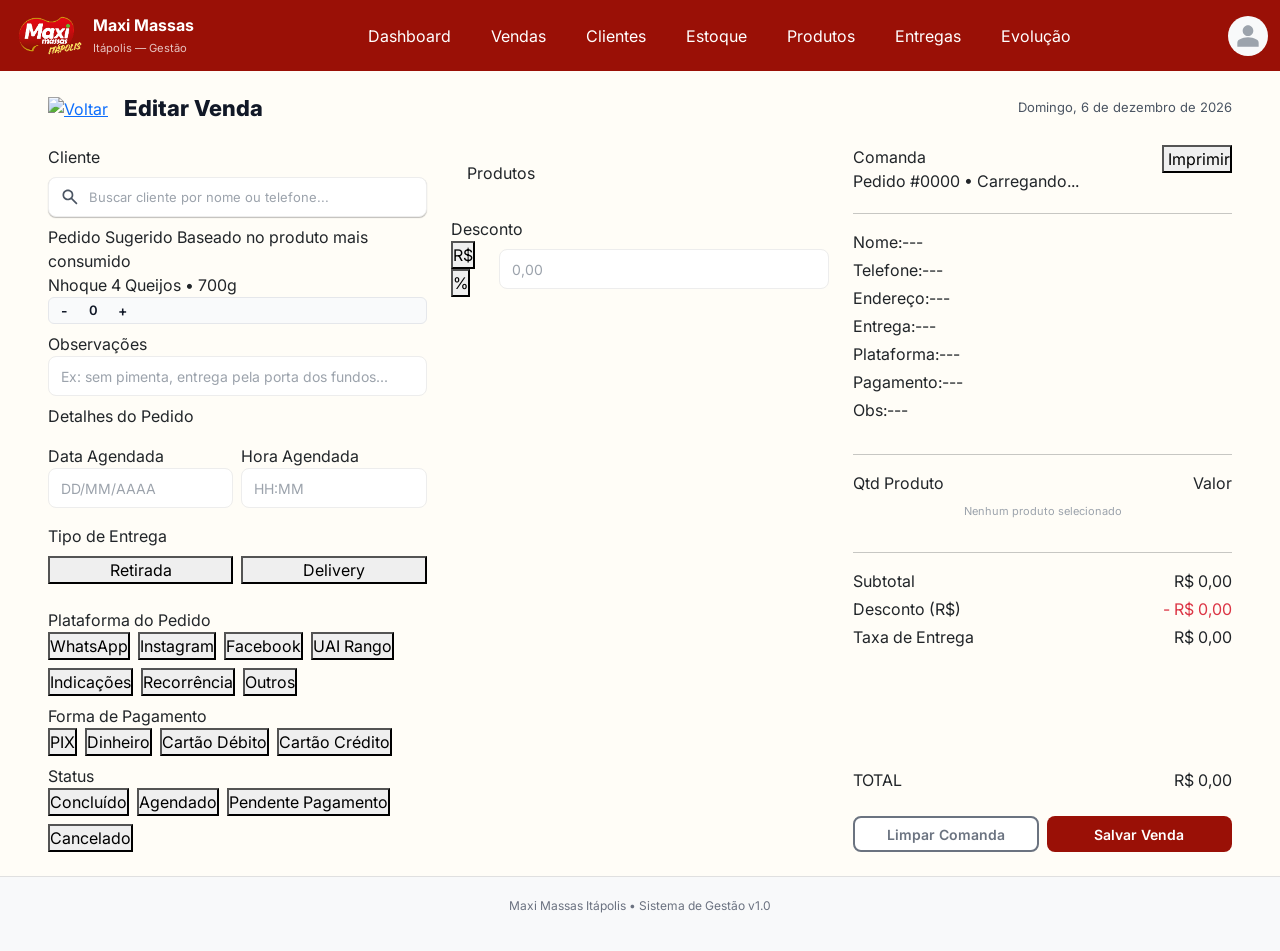
==== frontend/pages/alterar-venda.html @ 22546f2a "Adicionado o código da página editar venda." ====
<!DOCTYPE html>
<html lang="pt-br">
<head>
    <meta charset="UTF-8">
    <meta name="viewport" content="width=device-width, initial-scale=1.0">
    <title>Editar Venda</title>

    <link href="https://cdn.jsdelivr.net/npm/bootstrap@5.3.0/dist/css/bootstrap.min.css" rel="stylesheet">
    <link rel="stylesheet" href="../css/reset.css">
    <link rel="stylesheet" href="../css/componentes.css">
    <link rel="stylesheet" href="../css/breakpoints.css">

    <link rel="preconnect" href="https://fonts.googleapis.com">
    <link rel="preconnect" href="https://fonts.gstatic.com" crossorigin>
    <link href="https://fonts.googleapis.com/css2?family=Inter:wght@400;500;600;700;800&display=swap" rel="stylesheet">
</head>

<body>

    <div id="header-placeholder"></div>

    <main class="conteudo-pagina flex-grow-1">
        
        <!-- HEADER -->
        <header class="d-flex justify-content-between align-items-center mb-4">
            <div class="d-flex align-items-center gap-3">
                <a href="vendas.html" class="icone-voltar">
                    <img src="../assets/icons/icone-retornar.svg" alt="Voltar">
                </a>
                <h2 class="titulo-pagina mb-0">Editar Venda</h2>
            </div>
            <span id="data-atual" class="data-pagina d-none d-md-block"></span>
        </header>

        <!-- LAYOUT 3 COLUNAS -->
        <div class="row g-4 mb-4">
            
            <!-- COLUNA 1: DADOS DO CLIENTE E PEDIDO -->
            <div class="col-12 col-lg-4 d-flex flex-column gap-2">
                
                <!-- Card 1: Cliente -->
                <div class="card-venda-p pdv-card">
                    <span class="pdv-titulo">Cliente</span>
                    <div class="position-relative mt-2">
                        <div class="search-wrapper w-100">
                            <img src="../assets/icons/icone-pesquisar.svg" class="search-icon" alt="Lupa">
                            <input type="text" class="search-input w-100" id="buscaClientePDV" placeholder="Buscar cliente por nome ou telefone..." autocomplete="off">
                        </div>
                        <ul class="autocomplete-lista d-none" id="dropdownClientePDV"></ul>
                    </div>
                    
                    <!-- Box de Cliente Selecionado (Escondido por padrão) -->
                    <div id="boxClienteSelecionado" class="cliente-selecionado d-none mt-2">
                        <div class="d-flex flex-column">
                            <span id="nomeClientePDV" class="cliente-nome-pdv"></span>
                            <span id="telClientePDV" class="cliente-tel-pdv"></span>
                        </div>
                        <button type="button" class="btn-remover-cliente" onclick="removerClientePDV()">✕ Remover</button>
                    </div>
                </div>

                <!-- Card 2: Pedido Sugerido -->
                <div class="card-venda-p pdv-card">
                    <span class="pdv-titulo mb-1">Pedido Sugerido</span>
                    <span class="pdv-subtitulo mb-3">Baseado no produto mais consumido</span>
                    
                    <div class="sugestao-box">
                        <div class="sugestao-info">
                            <span class="sugestao-nome">Nhoque</span>
                            <span class="sugestao-detalhe">4 Queijos • 700g</span>
                        </div>
                        <div class="contador-wrapper">
                            <button class="btn-contador btn-menos-pdv">-</button>
                            <span class="qtd-contador">0</span>
                            <button class="btn-contador btn-mais-pdv">+</button>
                        </div>
                    </div>
                </div>

                <!-- Card 3: Observações -->
                <div class="card-venda-p pdv-card">
                    <span class="pdv-titulo mb-2">Observações</span>
                    <input type="text" class="form-control form-control-custom w-100" id="obsPDV" placeholder="Ex: sem pimenta, entrega pela porta dos fundos...">
                </div>

                <!-- Card 4: Detalhes do Pedido -->
                <div class="card-venda-p pdv-card">
                    <div class="d-flex justify-content-between align-items-center mb-3">
                        <span class="pdv-titulo mb-0">Detalhes do Pedido</span>
                        <span class="pdv-data-hora" id="relogioPDV"></span>
                    </div>

                    <div class="row g-2 mb-3">
                        <div class="col-6">
                            <label class="pdv-label">Data Agendada</label>
                            <input type="text" class="form-control form-control-custom w-100 mascara-data" id="dataAgendadaPDV" placeholder="DD/MM/AAAA">
                        </div>
                        <div class="col-6">
                            <label class="pdv-label">Hora Agendada</label>
                            <input type="text" class="form-control form-control-custom w-100 mascara-hora" id="horaAgendadaPDV" placeholder="HH:MM">
                        </div>
                    </div>

                    <label class="pdv-label mb-2">Tipo de Entrega</label>
                    <div class="d-flex gap-2 mb-3">
                        <button type="button" class="btn-toggle-pdv flex-grow-1 btn-tipo-entrega" data-value="Retirada">Retirada</button>
                        <button type="button" class="btn-toggle-pdv flex-grow-1 btn-tipo-entrega" data-value="Delivery">Delivery</button>
                    </div>

                    <!-- Endereço (Escondido até clicar em Delivery) -->
                    <div id="blocoEnderecoPDV" class="d-none mt-2">
                        <div class="linha-endereco">
                            <label class="pdv-label-end">Rua</label>
                            <input type="text" class="pdv-input-end flex-grow-1" id="endRuaPDV">
                        </div>
                        <div class="d-flex gap-2 mt-2">
                            <div class="linha-endereco w-50">
                                <label class="pdv-label-end">Nº</label>
                                <input type="text" class="pdv-input-end flex-grow-1" id="endNumPDV">
                            </div>
                            <div class="linha-endereco w-50">
                                <label class="pdv-label-end">Bairro</label>
                                <input type="text" class="pdv-input-end flex-grow-1" id="endBairroPDV">
                            </div>
                        </div>
                        <div class="d-flex gap-2 mt-2">
                            <div class="linha-endereco w-75">
                                <label class="pdv-label-end">Cidade</label>
                                <input type="text" class="pdv-input-end flex-grow-1" id="endCidPDV">
                            </div>
                            <div class="linha-endereco w-25">
                                <label class="pdv-label-end">UF</label>
                                <input type="text" class="pdv-input-end flex-grow-1 text-uppercase" id="endUFPDV" maxlength="2">
                            </div>
                        </div>
                        <div class="linha-endereco mt-2">
                            <label class="pdv-label-end">Comp.</label>
                            <input type="text" class="pdv-input-end flex-grow-1" id="endCompPDV">
                        </div>
                    </div>
                </div>

                <!-- Card 5: Plataforma -->
                <div class="card-venda-p pdv-card">
                    <span class="pdv-titulo mb-2">Plataforma do Pedido</span>
                    <div class="d-flex flex-wrap gap-2">
                        <button type="button" class="btn-toggle-pdv btn-plataforma" data-value="WhatsApp">WhatsApp</button>
                        <button type="button" class="btn-toggle-pdv btn-plataforma" data-value="Instagram">Instagram</button>
                        <button type="button" class="btn-toggle-pdv btn-plataforma" data-value="Facebook">Facebook</button>
                        <button type="button" class="btn-toggle-pdv btn-plataforma" data-value="UAI Rango">UAI Rango</button>
                        <button type="button" class="btn-toggle-pdv btn-plataforma" data-value="Indicações">Indicações</button>
                        <button type="button" class="btn-toggle-pdv btn-plataforma" data-value="Recorrência">Recorrência</button>
                        <button type="button" class="btn-toggle-pdv btn-plataforma" data-value="Outros">Outros</button>
                    </div>
                </div>

                <!-- Card 6: Pagamento -->
                <div class="card-venda-p pdv-card">
                    <span class="pdv-titulo mb-2">Forma de Pagamento</span>
                    <div class="d-flex flex-wrap gap-2">
                        <button type="button" class="btn-toggle-pdv btn-pagamento" data-value="PIX">PIX</button>
                        <button type="button" class="btn-toggle-pdv btn-pagamento" data-value="Dinheiro">Dinheiro</button>
                        <button type="button" class="btn-toggle-pdv btn-pagamento" data-value="Cartão Débito">Cartão Débito</button>
                        <button type="button" class="btn-toggle-pdv btn-pagamento" data-value="Cartão Crédito">Cartão Crédito</button>
                    </div>
                </div>

                <!-- Card 7: Status -->
                <div class="card-venda-p pdv-card">
                    <span class="pdv-titulo mb-2">Status</span>
                    <!-- 2 botões por linha: w-100 para o container forçar wrap, ou w-50 nos botões (usando flex calc) -->
                    <div class="d-flex flex-wrap gap-2 btn-grid-2">
                        <button type="button" class="btn-toggle-pdv text-start btn-status" data-value="Concluído">Concluído</button>
                        <button type="button" class="btn-toggle-pdv text-start btn-status" data-value="Agendado">Agendado</button>
                        <button type="button" class="btn-toggle-pdv text-start btn-status" data-value="Pendente Pagamento">Pendente Pagamento</button>
                        <button type="button" class="btn-toggle-pdv text-start btn-status" data-value="Cancelado">Cancelado</button>
                    </div>
                </div>

            </div>

            <!-- COLUNA 2: PRODUTOS E DESCONTO -->
            <div class="col-12 col-lg-4 d-flex flex-column gap-2">
                
                <!-- Card Produtos (Cópia da lógica de reposição) -->
                <div class="card-venda-p pdv-card p-0 d-flex flex-column">
                    <div class="px-3 pt-3 pb-2">
                        <span class="pdv-titulo">Produtos</span>
                    </div>
                    <div class="p-0 pb-3" id="containerProdutosPDV">
                        <!-- O JS vai injetar a lista aqui no formato: Card > Header > Body > Linhas de sabor -->
                    </div>
                </div>

                <!-- Card Desconto -->
                <div class="card-venda-p pdv-card">
                    <span class="pdv-titulo mb-2">Desconto</span>
                    <div class="d-flex gap-2 align-items-center">
                        <!-- Switch R$ ou % -->
                        <div class="switch-desconto">
                            <button type="button" class="btn-sw active" id="btnDescRs">R$</button>
                            <button type="button" class="btn-sw" id="btnDescPct">%</button>
                        </div>
                        <input type="number" class="form-control form-control-custom flex-grow-1" id="inputValorDesconto" placeholder="0,00">
                    </div>
                </div>

            </div>

            <!-- COLUNA 3: COMANDA FINAL -->
            <div class="col-12 col-lg-4">
                
                <div class="card-venda-p pdv-card h-100 d-flex flex-column">
                    <!-- Cabeçalho Comanda -->
                    <div class="d-flex justify-content-between align-items-start mb-1">
                        <div class="d-flex flex-column">
                            <span class="pdv-titulo">Comanda</span>
                            <span class="comanda-info" id="infoComandaHeader">Pedido #0000 • Carregando...</span>
                        </div>
                        <button class="btn-imprimir">
                        <img src="../assets/icons/icone-impressora.svg" alt="" width="14">
                        <span>Imprimir</span>
                        </button>
                    </div>

                    <hr class="linha-divisoria">

                    <!-- Dados do Pedido -->
                    <div class="comanda-dados d-flex flex-column gap-1 mb-3">
                        <div class="d-flex"><span class="lbl">Nome:</span> <span class="val" id="comandaNome">---</span></div>
                        <div class="d-flex"><span class="lbl">Telefone:</span> <span class="val" id="comandaTel">---</span></div>
                        <div class="d-flex"><span class="lbl">Endereço:</span> <span class="val" id="comandaEnd">---</span></div>
                        <div class="d-flex"><span class="lbl">Entrega:</span> <span class="val" id="comandaEnt">---</span></div>
                        <div class="d-flex"><span class="lbl">Plataforma:</span> <span class="val" id="comandaPlat">---</span></div>
                        <div class="d-flex"><span class="lbl">Pagamento:</span> <span class="val" id="comandaPag">---</span></div>
                        <div class="d-flex"><span class="lbl">Obs:</span> <span class="val" id="comandaObs">---</span></div>
                    </div>

                    <hr class="linha-divisoria">

                    <!-- Tabela de Itens Comprados -->
                    <div class="d-flex justify-content-between mb-2">
                        <span class="comanda-item-head">Qtd Produto</span>
                        <span class="comanda-item-head">Valor</span>
                    </div>
                    <div class="comanda-lista-itens mb-3" id="listaItensComanda">
                        <!-- Itens vão entrar aqui via JS -->
                        <div class="text-center" style="font-size: 11px; color:#9CA3AC;">Nenhum produto selecionado</div>
                    </div>

                    <hr class="linha-divisoria">

                    <!-- Totais -->
                    <div class="d-flex justify-content-between mb-1">
                        <span class="comanda-lbl-total">Subtotal</span>
                        <span class="comanda-val-total" id="comandaSub">R$ 0,00</span>
                    </div>
                    <div class="d-flex justify-content-between mb-1">
                        <span class="comanda-lbl-total">Desconto (<span id="comandaTipoDesc">R$</span>)</span>
                        <span class="comanda-val-total text-danger" id="comandaDesc">- R$ 0,00</span>
                    </div>
                    <div class="d-flex justify-content-between mb-3">
                        <span class="comanda-lbl-total">Taxa de Entrega</span>
                        <span class="comanda-val-total" id="comandaTaxa">R$ 0,00</span>
                    </div>

                    <!-- VALOR FINAL -->
                    <div class="d-flex justify-content-between align-items-center mb-4 mt-auto">
                        <span class="comanda-lbl-final">TOTAL</span>
                        <span class="comanda-val-final" id="comandaTotal">R$ 0,00</span>
                    </div>

                    <!-- Ações -->
                    <div class="d-flex gap-2">
                        <button type="button" class="btn-cancelar-custom flex-grow-1" onclick="limparPDV()">Limpar Comanda</button>
                        <a href="vendas.html" class="btn-salvar-custom flex-grow-1 text-decoration-none d-flex justify-content-center align-items-center">Salvar Venda</a>
                    </div>

                </div>

            </div>

        </div>
            
    </main>

    <!-- RODAPÉ -->
    <footer class="rodape mt-auto">
        <p>Maxi Massas Itápolis • Sistema de Gestão v1.0</p>
    </footer>

    <script src="../js/header.js"></script>
    <script src="../js/data-atual.js"></script>
    <script src="../js/main.js"></script>
    <script src="../js/pdv.js"></script>
    <script src="https://cdn.jsdelivr.net/npm/bootstrap@5.3.0/dist/js/bootstrap.bundle.min.js"></script>

</body>
</html>
---- frontend/css/componentes.css ----
/* 
============================================================================================================================== 
        HEADER
============================================================================================================================== 
*/
/* #region */
/* Efeito Hover nos links do Menu Desktop */
.navbar-nav .nav-link {
    /* Adiciona uma transição suave para o fundo não aparecer de forma brusca */
    transition: background-color 0.3s ease, border-radius 0.3s ease;
}

.navbar-nav .nav-link:hover {
    background: rgba(255, 255, 255, 0.18);
    border-radius: 6px;
    color: #ffffff !important; /* Garante que o texto continue branco */
}
/* #endregion */



/* 
============================================================================================================================== 
        PERSONALIZAÇÃO DOS LINKS NO NAVBAR
============================================================================================================================== 
*/
/* #region - NAVBAR */
/* ESTILO DA NAVBAR E SIDEBAR (BOOTSTRAP) */
.nav-link-custom {
    display: block;
    padding: 12px 12px 12px 45px;
    text-decoration: none;
    color: #1a1a1a;
    font-weight: 900;
    position: relative;
}

/* Quadrado cinza ao lado dos links no menu lateral */
.nav-link-custom::before {
    content: "";
    position: absolute;
    left: 20px;
    top: 50%;
    transform: translateY(-50%);
    height: 12px;
    width: 12px;
    background-color: gray;
    border-radius: 2px;
}

.nav-link-custom:hover::before {
    background-color: #9A1006;
}

/* Subtítulos (Padrão para PERÍODO e HISTÓRICO) */
.subtitulo-secao {
    color: #4B5563;
    font-size: 0.8125rem; /* 13px */
    font-weight: 700;
    letter-spacing: 0.91px;
    margin-top: 32px; /* Espaço maior entre seções */
    margin-bottom: 16px;
    text-transform: uppercase;
}

/* Estilização dos Seletores */
.seletor-periodo {
    display: flex;
    padding: 7px 14px;
    align-items: center;
    border-radius: 6px;
    border: 1.5px solid #E5E7EB;
    background: #FFF;
    color: #111827;
    font-size: 0.8125rem; /* 13px */
    font-weight: 400;
    outline: none;
    cursor: pointer;
    width: auto;
    min-width: 120px;
}

/* Larguras específicas para não sobrar espaço vazio */
#filtro-mes {
    width: 110px; 
}

#filtro-ano {
    width: 80px;
}

.seletor-periodo:focus {
    border-color: #9A1006; /* Destaque com a cor da Maxi Massas ao clicar */
}

/* #endregion - ROLAGEM HORIZONTAL */

/* #region  */
/* --- ESTILOS DOS CARDS FINAIS --- */

/* Cabeçalhos internos dos Cards */
.titulo-card-interno {
    color: #111827;
    font-size: 0.84375rem; /* 13.5px */
    font-weight: 700;
}

.link-card {
    color: #9A1006;
    font-size: 0.75rem; /* 12px */
    font-weight: 600;
    text-decoration: none;
}

.link-card:hover { 
    text-decoration: underline; 
}

/* Lista Padrão (Estoque e Entregas) */
.item-lista {
    display: flex;
    justify-content: space-between;
    align-items: center;
    padding: 8px 0;
    border-bottom: 1px solid #f3f4f6;
}

.item-lista:last-child { 
    border-bottom: none; 
    padding-bottom: 0; 
}

/* Textos Estoque */
.estoque-nome { 
    color: #111827; 
    font-size: 0.8125rem; 
    font-weight: 600; 
}

.badge-estoque { 
    display: flex; 
    padding: 3px 8px; 
    border-radius: 6px; 
    font-size: 0.75rem; 
    font-weight: 700; 
}

.badge-critico { 
    background: #FEE2E2; 
    color: #DC2626; 
} /* <= 3 */

.badge-alerta { 
    background: #FEF3C4; 
    color: #D99907; 
} /* <= 6 */

/* Textos Entregas */
.entrega-nome { 
    color: #111827; 
    font-size: 0.84375rem; 
    font-weight: 700; 
    display: block; 
}

.entrega-end { 
    color: #9CA3AC; 
    font-size: 0.8125rem; 
    font-weight: 400; 
    margin-top: 2px; 
}

.badge-hora { 
    display: flex; 
    padding: 4px 8px; 
    border-radius: 6px; 
    background: rgba(154, 16, 6, 0.08); 
    color: #9A1006; 
    font-size: 0.75rem; 
    font-weight: 700; 
}

/* Top 3 Clientes (Uso de CSS Grid para posicionamento exato) */
.cliente-item {
    display: grid;
    grid-template-columns: auto 1fr auto;
    column-gap: 12px;
    align-items: center;
    padding: 24px 20px; 
    border-bottom: 1px solid #f3f4f6; /* Bordas para desktop */
}

.cliente-item:last-child { 
    border-bottom: none; 
}

.cliente-pos {
    grid-column: 1; 
    grid-row: 1 / span 2;
    display: flex; 
    width: 22px; 
    height: 22px; 
    justify-content: center; 
    align-items: center;
    border-radius: 50%; 
    background: rgba(154, 16, 6, 0.10); 
    color: #9A1006; 
    font-size: 0.8125rem; 
    font-weight: 700;
}

.cliente-nome {
    grid-column: 2; 
    grid-row: 1; 
    color: #111827; 
    font-size: 0.84375rem; 
    font-weight: 700; 
}

.cliente-val { 
    grid-column: 2; 
    grid-row: 2; 
    color: #9A1006; 
    font-size: 0.8125rem; 
    font-weight: 700; 
    margin-top: 2px; 
}

.cliente-qtd { 
    grid-column: 3; 
    grid-row: 2; 
    color: #111827; 
    font-size: 0.75rem; 
    align-self: end; 
}

/* Top 5 Produtos (Tabela CSS Grid) */
.grid-produto-head {
    display: grid; 
    grid-template-columns: 20px 1fr 80px 40px; 
    gap: 10px;
    color: #4B5563; 
    font-size: 0.6875rem; 
    font-weight: 700; 
    letter-spacing: 0.55px;
    padding-bottom: 8px; 
    border-bottom: 1px solid #e5e7eb;
}

.grid-produto-row {
    display: grid; 
    grid-template-columns: 20px 1fr 80px 40px; 
    gap: 10px; 
    align-items: center;
    padding: 10px 0; 
    border-bottom: 1px solid #f3f4f6;
}

.grid-produto-row:last-child { 
    border-bottom: none; 
}

.prod-pos { 
    color: #6B7380; 
    font-size: 0.75rem; 
    font-weight: 700; 
}

.prod-nome { 
    color: #111827; 
    font-size: 0.8125rem; 
    font-weight: 600;
    white-space: nowrap; 
    overflow: hidden; 
    text-overflow: ellipsis;
}

.prod-fat { 
    color: #9A1006; 
    font-size: 0.8125rem; 
    font-weight: 700; 
    text-align: right;
}

.prod-qtd { 
    color: #111827; 
    font-size: 0.75rem; 
    text-align: right;
}

/* #endregion */



/* 
============================================================================================================================== 
        HEADER DO MAIN
============================================================================================================================== 
*/
/* #region - HEADER DO MAIN */
/* Título da Página (H2) */
.titulo-pagina {
    color: #111827;
    font-size: 1.375rem; /* 22px */
    font-weight: 800;
}

/* Data da Página */
.data-pagina {
    color: #4B5563;
    font-size: 0.8125rem; /* 13px */
    font-weight: 400;
}

/* Subtítulo "Hoje" */
.subtitulo-hoje {
    color: #4B5563;
    font-size: 0.8125rem; /* 13px */
    font-weight: 700;
    letter-spacing: 0.91px;
    margin-top: 24px;
    margin-bottom: 24px;
    text-transform: uppercase;
}
/* #endregion */


/* 
============================================================================================================================== 
        TELA: DASHBOARD
============================================================================================================================== 
*/

/* #region - CARDS PRINCIPAIS  */

/* Card Principal Dashboard */
.card-maxi {
    border-radius: 10px;
    border: 1px solid #EDEDED;
    background: #FFF;
    box-shadow: 0 1px 1px 0 rgba(0, 0, 0, 0.25);
    padding: 1rem;
    height: 100%;
}

/* Título e Ícone do Card */
.card-maxi .card-title {
    color: #4B5563;
    font-size: 0.6875rem; /* 11px */
    font-weight: 600;
    letter-spacing: 0.44px;
}

.card-maxi .card-icon {
    width: 24px;
    height: 24px;
}

/* Informação Principal */
.card-maxi .card-value {
    color: #111827;
    font-size: 1.625rem; /* 26px */
    font-weight: 800;
    line-height: 30px;
    margin: 8px 0;
}

/* Comparação */
.card-maxi .comparison-text {
    font-size: 0.75rem; /* 12px */
    color: #9CA3AC;
}

.status-positivo { 
    color: #16A34A !important; 
} 

.status-negativo { 
    color: #A31616 !important; 
} 

/* #endregion */

/* #region - CARDS SECUNDÁRIOS */
/* Container de Rolagem Horizontal */
.scroll-horizontal {
    display: flex;
    flex-wrap: nowrap; /* Impede que os cards pulem para a linha de baixo */
    overflow-x: auto;  /* Habilita o scroll lateral */
    padding-bottom: 15px; /* Espaço para a barra de rolagem não colar nos cards */
    gap: 12px;
    scrollbar-width: none; /* Esconde a barra no Firefox */
    -webkit-overflow-scrolling: touch; /* Deixa a rolagem suave no iPhone */
}

.scroll-horizontal::-webkit-scrollbar {
    display: none; /* Esconde a barra no Chrome/Safari */
}

/* Estilo do Card Secundário (Histórico) */
.card-historico {
    flex: 0 0 calc(33.333% - 12px); /* No mobile/tablet mostra 3 cards (33%) */
    min-width: 100px; /* Garante que não fiquem pequenos demais */
    border-radius: 10px;
    border: 1px solid #EDEDED;
    background: #FFF;
    box-shadow: 0 1px 1px 0 rgba(0, 0, 0, 0.25);
    padding: 10px;
}

/* Fontes específicas para estes cards */
.card-historico .title { 
    font-size: 0.625rem; 
    font-weight: 600; 
    color: #4B5563; 
    text-transform: uppercase; 
}

.card-historico .value { 
    font-size: 1.25rem; 
    font-weight: 800; 
    color: #111827; 
    margin: 4px 0; 
}

.card-historico .comp { 
    font-size: 0.75rem; 
    color: #9CA3AC; 
}

/* Subtítulo Deslize */
.hint-deslize {
    color: #9CA3AC;
    font-family: 'Inter', sans-serif;
    font-size: 10px;
    font-weight: 400;
    text-align: left;
    margin-bottom: 8px;
    margin-top: 0;
}

/* #endregion */

/* 
============================================================================================================================== 
        TELA: CLIENTES
============================================================================================================================== 
*/

/* #region - CONTADORES DE CLIENTES */
.contador-clientes-desktop {
    display: flex;
    height: 40px;
    padding: 0 16px;
    justify-content: center;
    align-items: center;
    border-radius: 8px;
    background: #9CA3AC;
    box-shadow: 0 1px 1px 0 rgba(0, 0, 0, 0.25);
    color: #FFF;
    font-family: 'Inter', sans-serif;
    font-size: 13px;
    font-weight: 600;
    white-space: nowrap;
    width: auto;
}

.contador-clientes-mobile {
    display: flex;
    padding: 4px 8px;
    justify-content: center;
    align-items: center;
    border-radius: 4px;
    background: #9CA3AC;
    color: #FFF;
    font-family: 'Inter', sans-serif;
    font-size: 11px;
    font-weight: 500;
    white-space: nowrap;
}
/* #endregion */

/* #region - TABELA DESKTOP */
/* Blindagem da Tabela de Clientes */
.tabela-clientes {
    min-width: 100% !important;
    white-space: nowrap !important; /* Cria o scroll lateral na div pai */
    margin: 0 !important;
}

/* O SEGREDO DO ALINHAMENTO: 
   Tira o recuo esquerdo da primeira coluna para o texto alinhar perfeitamente 
   na mesma linha imaginária do Título e da Lupa de busca */
.tabela-clientes th:first-child,
.tabela-clientes td:first-child {
    padding-left: 0 !important;
    width: 50px; 
}

/* Como forçamos a não quebrar linha, damos um respiro na direita 
   para as informações não ficarem grudadas umas nas outras no scroll */
.tabela-clientes th,
.tabela-clientes td {
    padding-right: 24px !important; 
}

/* Ajuste dos ícones de ordenar (↕) para não ficarem colados no texto */
.coluna-ordenavel span {
    font-size: 12px;
    color: #9CA3AC;
    margin-left: 6px;
}

.coluna-ordenavel {
    cursor: pointer;
    user-select: none;
}
/* #endregion */

/* #region - CARDS MOBILE */
/* Tipografia Mobile (Card Cliente) */
.m-gasto-destaque {
    color: #9A1006;
    font-family: 'Inter', sans-serif;
    font-size: 13px;
    font-weight: 600;
}

.m-info-secundaria {
    color: #6B7380;
    font-family: 'Inter', sans-serif;
    font-size: 12px;
    font-weight: 400;
}

/* Área Expandida do Card (Lista de Informações) */
.area-expandida-cliente {
    border-top: 1px solid #E5E7EB;
    margin-top: 12px;
    padding-top: 12px;
    display: flex;
    flex-direction: column;
    gap: 10px;
}

.info-stacked {
    display: flex;
    flex-direction: column;
    gap: 2px;
}

.info-stacked .lbl {
    font-family: 'Inter', sans-serif;
    font-size: 11px;
    font-weight: 600;
    color: #4B5563;
}

.info-stacked .val {
    font-family: 'Inter', sans-serif;
    font-size: 12px;
    font-weight: 400;
    color: #6B7380;
}
/* #endregion */

/* #region - MODAL */
/* Aviso CEP no Modal de Clientes */
.aviso-cep {
    color: #16A34A;
    font-family: 'Inter', sans-serif;
    font-size: 0.5625rem !important;
    font-weight: 400;
    line-height: normal;
    display: block;
    margin-top: 4px;
}
/* #endregion */



/* 
============================================================================================================================== 
        TELA: ESTOQUE
============================================================================================================================== 
*/
/* #region - TABELA: DESKTOP */
/* Filtros Superiores */
.container-filtros-estoque {
    display: flex;
    gap: 12px;
    margin-bottom: 16px;
}

.filtro-select {
    display: flex;
    padding: 7px 14px;
    align-items: center;
    gap: 8px;
    border-radius: 6px;
    border: 1.5px solid #E5E7EB;
    background: #FFF;
    color: #111827;
    font-family: 'Inter', sans-serif;
    font-size: 0.8125rem; /* 13px */
    font-weight: 400;
    outline: none;
    cursor: pointer;
}

/* Tipografia Base dos Status */
.status-estoque-text {
    font-family: 'Inter', sans-serif;
    font-size: 0.8125rem; /* 13px */
    font-weight: 600;
}

/* Cores dos Status */
.status-critico { 
    color: #9A1006 !important; 
}

.status-baixo { 
    color: #D99907 !important; 
}

.status-ok { 
    color: #16A34A !important; 
}

.status-encerrado { 
    color: #111827 !important; 
}

/* #endregion */

/* #region - MODAL DE REPOSIÇÃ O */
/* Estrutura do Card Interno */
.card-reposicao {
    border: 1px solid #E5E7EB;
    border-radius: 8px;
    background: #FFF;
    margin-bottom: 12px;
}

.card-reposicao-header {
    padding: 10px 14px;
    border-bottom: 1px solid #E5E7EB;
    color: #111827;
    font-family: 'Inter', sans-serif;
    font-size: 0.875rem; /* 14px */
    font-weight: 600;
}

.card-reposicao-body {
    padding: 8px 14px;
    display: flex;
    flex-direction: column;
    gap: 10px; /* Reduzi o espaço para manter a sensação de grupo */
}

/* Linha do Produto */
.linha-produto-reposicao {
    display: flex;
    justify-content: space-between;
    align-items: center;
}

.sabor-peso-text {
    color: #4B5563;
    font-family: 'Inter', sans-serif;
    font-size: 11px;
    font-weight: 400;
}

/* Contador (+ e -) */
.contador-wrapper {
    display: flex;
    align-items: center;
    gap: 12px;
    background: #F9FAFB;
    border: 1px solid #E5E7EB;
    border-radius: 6px;
    padding: 2px 8px; 
}

.btn-contador {
    background: none;
    border: none;
    color: #111827;
    font-family: 'Inter', sans-serif;
    font-size: 14px;
    font-weight: 600;
    cursor: pointer;
    padding: 0 4px;
}

.qtd-contador {
    color: #111827;
    font-family: 'Inter', sans-serif;
    font-size: 13px;
    font-weight: 600;
    min-width: 18px;
    text-align: center;
}
/* #endregion */

/* #region - MODAL DE AJUSTE INDIVIDUAL (CENTRALIZADO MOBILE)*/
/* Força o arredondamento em todas as bordas e bloqueia o bottom-sheet */
.modal-ajuste-content {
    border-radius: 12px !important;
    background: #FFF;
    border: none;
    padding: 24px 20px;
}

/* Caixa de informação de leitura */
.info-produto-ajuste {
    background: #F3F4F6;
    padding: 12px;
    border-radius: 8px;
    margin-bottom: 16px;
    border: 1px solid #E5E7EB;
}

.info-produto-ajuste p { 
    margin: 0 0 4px 0; 
    font-family: 'Inter', sans-serif;
    font-size: 0.8125rem; /* 13px */
    color: #4B5563; 
}

.info-produto-ajuste strong { 
    color: #111827; 
}
/* #endregion */



/* 
============================================================================================================================== 
        TELA: PRODUTOS
============================================================================================================================== 
*/
/* #region - TABELA */
/* --- TELA DE PRODUTOS --- */

/* Barra de Pesquisa e Botão */
.toolbar-produtos {
    display: flex;
    flex-direction: column; /* Mobile: um por linha */
    align-items: flex-start;
    gap: 16px;
    margin-bottom: 24px;
}

.search-wrapper {
    position: relative;
    display: flex;
    align-items: center;
    width: 100%;
}

.search-icon {
    position: absolute;
    left: 12px;
    width: 20px;
    height: 20px;
}

.search-input {
    width: 100%;
    height: 40px;
    padding: 0 12px 0 40px; /* 40px na esquerda para não escrever em cima da lupa */
    border-radius: 8px;
    border: 1px solid #EDEEF0;
    background: #FFF;
    outline: none;
    font-size: 0.8125rem; /* 13px */
}

.search-input::placeholder {
    color: #9BA3AC;
    font-family: 'Inter', sans-serif;
    font-weight: 400;
}

.btn-novo {
    display: flex;
    height: 40px;
    padding: 0 16px;
    justify-content: center;
    align-items: center;
    border-radius: 8px;
    background: #9A1006;
    color: #FFF;
    font-size: 0.875rem; /* 14px */
    font-weight: 600;
    border: none;
    box-shadow: 0 1px 1px 0 rgba(0, 0, 0, 0.25);
    white-space: nowrap;
}

/* Tabela de Produtos (Desktop) */
.tabela-produtos {
    width: 100%;
    border-collapse: collapse;
}

.tabela-produtos thead th {
    height: 36px;
    padding: 0 4px 0 8px;
    color: #4B5563;
    font-size: 0.6875rem; /* 11px */
    font-weight: 600;
    letter-spacing: 0.3px;
    border-bottom: 2px solid #E5E7EB;
    text-align: left;
}

/* Efeito Zebra e Hover */
.tabela-produtos tbody tr:nth-child(odd) { 
    background-color: #F9FAFB; 
}

.tabela-produtos tbody tr:nth-child(even) { 
    background-color: #FFFFFF; 
}

.tabela-produtos tbody tr:hover { 
    background-color: #F3F4F6; 
}

.tabela-produtos td {
    padding: 12px 8px;
    color: #111827;
    font-size: 0.8125rem; /* 13px */
    vertical-align: middle;
}

.col-num { 
    color: #9CA3AC !important; 
}

.col-prod { 
    font-weight: 600 !important; 
}

.col-preco { 
    color: #9A1006 !important; 
    font-weight: 600 !important; 
}


.btn-icone {
    background: none;
    border: none;
    padding: 4px;
    cursor: pointer;
    margin-top: -6px; /* Sobe o ícone anulando o padding invisível dele */
    padding-bottom: 0;
}

.btn-icone img { 
    width: 20px; 
    height: 20px; 
}

/* Cards de Produtos (Mobile) */
.card-produto {
    display: flex;
    justify-content: space-between;
    background: #FFF;
    border: 1px solid #EDEEF0;
    border-radius: 8px;
    padding: 12px;
    box-shadow: 0 1px 2px rgba(0,0,0,0.05);
}

.card-prod-left, .card-prod-right {
    display: flex;
    flex-direction: column;
    gap: 4px;
}

.card-prod-right { 
    align-items: flex-end;
    margin-top: -6px;
    gap: 2px; /* Diminuí o gap de 4px para 2px para grudar mais o custo e o preço */
}

.m-prod { 
    color: #111827; 
    font-size: 0.875rem; /* 14px */
    font-weight: 600; 
} 

.m-sabor { 
    color: #111827; 
    font-size: 0.75rem; /* 12px */
    font-weight: 400; 
} 

.m-peso-tipo { 
    color: #6B7380; 
    font-size: 0.6875rem; /* 11px */
    font-weight: 400; 
} 

.m-preco { 
    color: #9A1006; 
    font-size: 0.8125rem; /* 13px */
    font-weight: 600; 
} 

/* #endregion */

/* #region - MODAL PRODUTOS: DESKTOP */
/* Estrutura Base Desktop */
.modal-custom-content {
    border-radius: 12px;
    background: #FFF;
    box-shadow: 0 20px 40px 0 rgba(0, 0, 0, 0.25);
    border: none;
    padding: 24px;
}

.modal-header-custom {
    padding: 0 0 12px 0;
    border-bottom: 1px solid #E5E7EB; /* Linha divisória igual aos cards */
    margin-bottom: 16px;
}

.modal-title-custom {
    color: #111827;
    font-family: 'Inter', sans-serif;
    font-size: 1.125rem; /* 18px */
    font-weight: 600;
}

/* Labels e Inputs */
.form-label-custom {
    color: #4B5563;
    font-family: 'Inter', sans-serif;
    font-size: 0.9375rem; /* 15px */
    font-weight: 500;
    margin-bottom: 4px;
}

.form-control-custom {
    height: 40px;
    border-radius: 8px;
    border: 1px solid #EDEDED;
    padding: 0 12px;
    font-size: 0.875rem; /* 14px */
    color: #111827;
}

.form-control-custom::placeholder {
    color: #9CA3AC;
    font-family: 'Inter', sans-serif;
    font-weight: 400;
}

/* Espaçamento entre as linhas (Desktop 16px) */
.row-gap-custom {
    row-gap: 16px;
}

/* Botões */
.modal-footer-custom {
    padding: 24px 0 0 0;
    border: none;
    display: flex;
    justify-content: flex-end; /* Alinhado à direita no desktop */
    gap: 12px;
}

.btn-cancelar-custom, .btn-salvar-custom {
    display: flex;
    height: 36px;
    width: 120px; 
    justify-content: center;
    align-items: center;
    border-radius: 8px;
    font-family: 'Inter', sans-serif;
    font-size: 0.875rem; 
    font-weight: 600
}

.btn-cancelar-custom {
    border: 2px solid #6B7380;
    background: #FFF;
    color: #6B7380;
}

.btn-salvar-custom {
    background: #9A1006;
    color: #FFF;
    border: none;
}
/* #endregion */



/* 
============================================================================================================================== 
        TELA: ENTREGAS
============================================================================================================================== 
*/
/* #region - ENTREGAS */

/* Cores de Status para JS */
.status-verde { 
    color: #16A34A !important; 
    font-weight: 600; 
}

.status-vermelho { 
    color: #9A1006 !important; 
    font-weight: 600; 
}

.status-preto { 
    color: #111827 !important; 
    font-weight: 600; 
}

.status-entrega-text { 
    font-weight: 600; /* Fallback da fonte */
} 

/* Botão Taxa de Entrega (Adaptação Mobile) */
.btn-taxa {
    white-space: normal; /* Permite quebrar linha no mobile se não couber */
    text-align: center;
    line-height: 1.2;
    padding: 8px 16px;
    height: auto;
    min-height: 40px;
}

/* Layout do Card Mobile de Entregas */
.card-entrega {
    display: flex;
    justify-content: space-between;
    background: #FFF;
    border: 1px solid #EDEEF0;
    border-radius: 8px;
    padding: 12px;
    box-shadow: 0 1px 2px rgba(0,0,0,0.05);
}

.card-entrega-left {
    display: flex;
    flex-direction: column;
    gap: 4px;
}

.card-entrega-right {
    display: flex;
    flex-direction: column;
    justify-content: space-between; /* Empurra os itens para os extremos verticais */
    align-items: flex-end;
}

.m-entrega-nome {
    color: #111827;
    font-family: 'Inter', sans-serif;
    font-size: 13px;
    font-weight: 600;
}

.m-entrega-data {
    color: #6B7380;
    font-family: 'Inter', sans-serif;
    font-size: 11px;
    font-weight: 400;
}

.m-entrega-val, .m-entrega-itens {
    color: #111827;
    font-family: 'Inter', sans-serif;
    font-size: 11px;
    font-weight: 500;
}
/*  #endregion  */



/* 
============================================================================================================================== 
        MEDIA (MAX-WIDTH:  767PX)
============================================================================================================================== 
*/
/* #region */
@media (max-width: 767px) {  
        /* Ajustes Mobile */
    .seletor-periodo {
        font-size: 0.6875rem; /* 11px */
        padding: 4px 6px;
        height: 28px;
    }

    #filtro-mes { 
        width: 90px; }
    #filtro-ano { 
        width: 70px; 
    }
    
    /* Ajustes de fonte Mobile */
    .card-historico .title { 
        font-size: 0.5625rem; /* 9px */
    } 

    .card-historico .value { 
        font-size: 0.875rem; /* 14px */
    } 

    .card-historico .comp { 
        font-size: 0.625rem; /* 10px */
    } 

    /* Responsividade: Esconde a data em telas menores que Tablet (768px) */
    .data-pagina {
        display: none !important;
    }

    .card-maxi { 
        padding: 8px 14px; 
    }

    .card-maxi .card-title { 
        font-size: 0.625rem; /* 10px */
    } 

    .card-maxi .card-icon { 
        width: 16px; 
        height: 16px; 
    }

    .card-maxi .card-value { 
        font-size: 1.25rem; /* 20px */
    } 

    .card-maxi .comparison-text { 
        font-size: 0.6875rem; /* 11px */
    } 


    .container-filtros-estoque {
        flex-direction: row; /* Mantém um ao lado do outro */
        gap: 8px;
    }

    .filtro-select {
        padding: 7px 12px;
        gap: 6px;
        border: 1.5px solid #E5E7EA;
        font-size: 0.75rem; /* 12px */
    }

    .status-estoque-text {
        font-size: 0.75rem; /* 12px */
    }

    .status-baixo { 
        color: #D99807 !important; 
    }

    /* MODAL PRODUTOS - BOTTON SHEET */
    /* Faz o modal preencher a largura e colar no fundo */
    .modal-dialog-bottom {
        display: flex;
        align-items: flex-end;
        min-height: 100%;
        margin: 0;
    }
    
    /* Arredonda só em cima */
    .modal-custom-content {
        border-radius: 12px 12px 0 0;
        padding: 20px;
        width: 100%;
        max-height: 70vh; /* Trava o modal a 70% do viewport */
        overflow-y: auto;
    }

    /* Ajuste Labels e Placeholders */
    .form-label-custom { 
        font-size: 0.8125rem; /* 13px */
    } 

    .form-control-custom::placeholder { 
        font-size: 0.8125rem; /* 13px */
        color: #C2C7CC; 
    }
    
    /* Espaçamento mobile */
    .row-gap-custom { 
        row-gap: 14px; 
    }

    /* Botões dividem a tela 50/50 */
    .modal-footer-custom {
        justify-content: space-between;
    }

    .btn-cancelar-custom, .btn-salvar-custom {
        flex: 1 0 0;
        width: auto;
        height: 44px; /* Altura maior para o toque */
        padding: 0;
        color: #4B5563; 
    }

    .btn-salvar-custom { 
        color: #FFF; 
    }

    /* Quando o modal está fechado (.fade), jogamos ele 100% para baixo (fora da tela) */
    .modal.fade .modal-dialog-bottom {
        transform: translateY(100%);
        transition: transform 0.3s ease-out; /* Deixa o movimento suave */
    }
    
    /* Quando o modal abre (ganha a classe .show), ele volta para a posição 0 (encaixado no fundo) */
    .modal.show .modal-dialog-bottom {
        transform: translateY(0);
    }

    /* Força o arredondamento total no mobile para modais específicos */
    .modal-totalmente-arredondado .modal-custom-content {
        border-radius: 12px !important;
        margin-bottom: 20px; /* Dá um pequeno espaço do rodapé do celular */
    }

    /* 
============================================================================================================================== 
        TELA: LOGIN
============================================================================================================================== 
    */
    .login-form-container { 
        padding: 0; 
        margin-top: -24px; 
        align-items: flex-start; 
    }
    

    .login-box {
        width: 100%; height: auto; min-height: 65vh; /* Perde os 440x514 pra caber na tela */
        border-radius: 16px 16px 0 0; /* Arredonda só em cima */
        padding: 32px 20px;
    }

    .login-title-mob { 
        color: #111827; 
        font-family: 'Inter', sans-serif; 
        font-size: 24px; 
        font-weight: 800; 
        margin-bottom: 4px;
    }

    .login-subtitle { 
        font-size: 13px; 
    }

    .login-forgot { 
        font-size: 13px; 
    }
    
    .login-btn {
        width: 334px; 
        height: 52px; 
        box-shadow: 0 4px 16px 0 rgba(154, 16, 6, 0.40);
    }
    
    
    .login-footer { 
        font-size: 11px; 
        margin-top: 32px; 
    }

    /* 
============================================================================================================================== 
        TELA: ENTREGAS
============================================================================================================================== 
    */
    .btn-taxa {
        width: 100%; /* ALTERAR PARA 'AUTO', ASSIM O BOTÃO ABRAÇA O TEXTO */
        font-size: 0.75rem; /* 12px no mobile para encaixar o texto grande */
    }

}

/* #endregion */


/* 
============================================================================================================================== 
        MEDIA (MAX-WIDTH:  991PX)
============================================================================================================================== 
*/
/* #region -  */
/* --- MEDIA QUERIES (Ajustes para Mobile/Tablet) --- */
@media (max-width: 991px) {
    .titulo-card-interno { 
        font-size: 0.875rem; /* 14px */
        font-weight: 600; 
    } 

    .link-card { 
        font-weight: 500; 
    }

    .estoque-nome { 
        font-size: 0.8125rem; 
        font-weight: 500; 
    }
    
    .entrega-nome { 
        font-size: 0.8125rem; 
        font-weight: 600; 
    }

    .entrega-end { 
        font-size: 0.75rem; 
    }

    .badge-hora { 
        font-size: 0.8125rem; 
    }
    
    /* Inversão do layout do Top 3 */
    .cliente-item { 
        padding: 16px 16px; 
    }

    .cliente-pos { 
        width: 28px; 
        height: 28px; 
    }

    .cliente-nome { 
        font-size: 0.875rem; 
        font-weight: 600; 
    }

    .cliente-val { 
        grid-column: 3; 
        grid-row: 2; 
        font-size: 0.875rem; 
        font-weight: 800; 
        justify-self: end; 
    }

    .cliente-qtd { 

        grid-column: 2; 
        grid-row: 2; 
        color: #9CA3AC; 
        font-size: 0.6875rem; 
        justify-self: start; 
    }
    
    .grid-produto-head { 
        font-size: 0.625rem; 
        font-weight: 600; 
        letter-spacing: 0.3px; 
        color: #6B7380; 
    }

    .prod-nome { 
        font-size: 0.75rem; 
        font-weight: 500; 
    }

    .prod-fat { 
        font-size: 0.75rem; 
    }

    .prod-qtd { 
        font-size: 0.75rem; 
        color: #4B5563; 
        font-weight: 500; 
    }

    /* 
    =========================================
   TELA: LOGIN (TABLET - 768px a 991px)
   ========================================= 
   */
    .login-page { 
        flex-direction: column; 
    }
    
    .login-banner-container {
        width: 100%; 
        max-width: 100%; 
        height: 35vh;
    }
    
    .img-banner-mob {
        width: 100%; 
        height: 100%; 
        object-fit: cover; 
        object-position: center; /* Centraliza a logo da imagem */
    }

    .login-form-container {
        padding: 40px 20px; /* Dá espaço para o formulário no centro */
    }
    /* O .login-box mantém as configurações de 440x514 e fica flutuando no meio */

}
/* #endregion */


/* 
============================================================================================================================== 
        MEDIA (MIN-WIDTH:  992PX)
============================================================================================================================== 
*/
/* #region */
/* No Desktop: Volta ao comportamento normal de grade */
@media (min-width: 992px) {
    /* TELA: DASHBOARDS - CARDS SECUNDÁRIOS */
    .scroll-horizontal {
        overflow-x: hidden;
        flex-wrap: wrap; /* No PC eles podem quebrar se a tela for pequena */
    }

    .card-historico {
        flex: 1; /* Divide o espaço igualmente entre os 7 cards */
        font-size: 0.625rem; /* 10px */
    }
    .card-historico .value { 
        font-size: 1.25rem; /* 20px */

    } 

    /* TELA: PRODUTOS: Ajustes Desktop */
    .toolbar-produtos {
        flex-direction: row; /* Coloca Busca e Botão na mesma linha */
        justify-content: space-between;
        align-items: center;
    }
    
    .search-wrapper { 
        width: 600px; 
    }

    .search-input { 
        box-shadow: 0 1px 1px 0 rgba(0, 0, 0, 0.25); 
        border-color: #EDEDED; 
    }

    .search-input::placeholder { 
        color: #9CA3AC; 
    }

    .btn-novo { 
        font-size: 0.8125rem; /* 13px */
    } 

}

/* #endregion */





/* #region */

/* #endregion */
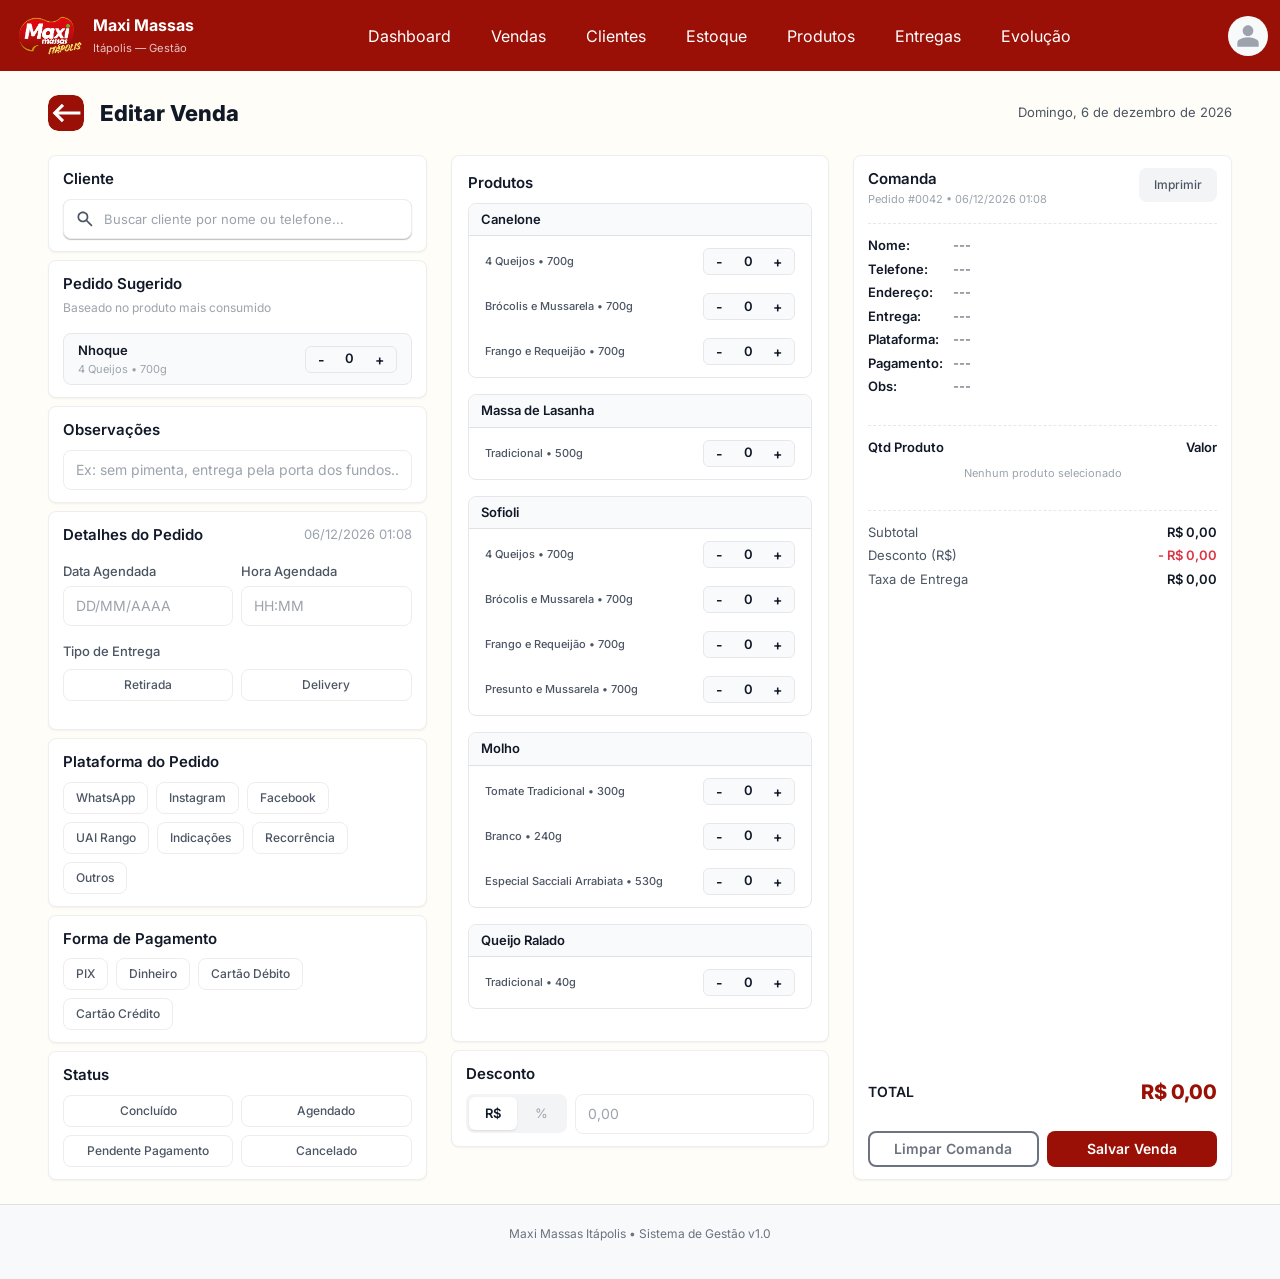
==== commit 76773adb: "removido link não utilizado no head de algumas páginas." ====
--- a/frontend/pages/alterar-venda.html
+++ b/frontend/pages/alterar-venda.html
@@ -5,11 +5,14 @@
     <meta name="viewport" content="width=device-width, initial-scale=1.0">
     <title>Editar Venda</title>
 
+    <!-- VINCULANDO AO BOOTSTRAP -->
     <link href="https://cdn.jsdelivr.net/npm/bootstrap@5.3.0/dist/css/bootstrap.min.css" rel="stylesheet">
+   
+    <!-- VINCULANDO AO .CSS -->
     <link rel="stylesheet" href="../css/reset.css">
     <link rel="stylesheet" href="../css/componentes.css">
-    <link rel="stylesheet" href="../css/breakpoints.css">
-
+
+    <!-- IMPORTANDO FONTE -->
     <link rel="preconnect" href="https://fonts.googleapis.com">
     <link rel="preconnect" href="https://fonts.gstatic.com" crossorigin>
     <link href="https://fonts.googleapis.com/css2?family=Inter:wght@400;500;600;700;800&display=swap" rel="stylesheet">
@@ -218,7 +221,6 @@
                             <span class="comanda-info" id="infoComandaHeader">Pedido #0000 • Carregando...</span>
                         </div>
                         <button class="btn-imprimir">
-                        <img src="../assets/icons/icone-impressora.svg" alt="" width="14">
                         <span>Imprimir</span>
                         </button>
                     </div>
--- a/frontend/css/componentes.css
+++ b/frontend/css/componentes.css
@@ -441,6 +441,423 @@
 
 /* #endregion */
 
+
+/* 
+============================================================================================================================== 
+        TELA: VENDAS
+============================================================================================================================== 
+*/
+/* #region */
+/* Contadores Totais */
+.contador-vendas-desktop {
+    display: flex;
+    height: 40px; /* Mesma altura dos selects */
+    padding: 8px 16px;
+    justify-content: center;
+    align-items: center;
+    border-radius: 8px;
+    background: #9CA3AC;
+    color: #FFF;
+    font-size: 14px;
+    font-weight: 700;
+}
+
+.contador-vendas-mobile {
+    display: flex;
+    padding: 4px 8px;
+    align-items: center;
+    border-radius: 6px;
+    background: #9CA3AC;
+    color: #FFF;
+    font-size: 12px;
+    font-weight: 700;
+}
+
+/* Tabela Desktop */
+.col-venda {
+    color: #9CA3AC;
+    font-family: 'Inter', sans-serif;
+    font-size: 13px;
+    font-weight: 400;
+}
+
+.col-nome {
+    color: #111827;
+    font-family: 'Inter', sans-serif;
+    font-size: 13px;
+    font-weight: 600;
+}
+
+.respiro-esq {
+    padding-left: 20px !important; 
+}
+
+/* Cores de Status da Venda */
+.status-venda-concluido { color: #16A34A !important; font-weight: 600; }
+.status-venda-agendado { color: #0773D9 !important; font-weight: 600; }
+.status-venda-pendente { color: #D99907 !important; font-weight: 600; }
+.status-venda-cancelado { color: #9A1006 !important; font-weight: 600; }
+
+/* Layout do Card Mobile de Vendas */
+.card-venda {
+    display: flex;
+    flex-direction: column;
+    background: #FFF;
+    border: 1px solid #EDEEF0;
+    border-radius: 8px;
+    padding: 4px 12px;
+    box-shadow: 0 1px 2px rgba(0,0,0,0.05);
+    gap: 2px !important;
+}
+
+.card-venda-row {
+    display: flex;
+    justify-content: space-between;
+    align-items: center;
+    width: 100%;
+}
+
+.m-venda-nome {
+    color: #111827;
+    font-family: 'Inter', sans-serif;
+    font-size: 14px;
+    font-weight: 600;
+}
+
+.m-venda-tel {
+    color: #111827;
+    font-family: 'Inter', sans-serif;
+    font-size: 12px;
+    font-weight: 400;
+}
+
+.m-venda-valor {
+    color: #111827;
+    font-family: 'Inter', sans-serif;
+    font-size: 12px;
+    font-weight: 600;
+}
+
+.m-venda-itens {
+    color: #6B7380; /* Usando o cinza sutil padrão do sistema para a quantidade */
+    font-family: 'Inter', sans-serif;
+    font-size: 11px;
+    font-weight: 500;
+}
+
+.status-venda-text { font-family: 'Inter', sans-serif; font-size: 13px; font-weight: 600; }
+
+/* Botão Secundário (Transparente com borda cinza) */
+.btn-secundario {
+    display: flex;
+    height: 40px; /* Mesma altura do btn-novo */
+    padding: 0 16px;
+    justify-content: center;
+    align-items: center;
+    border-radius: 8px;
+    border: 1.5px solid #9A1006;
+    background: #FFF;
+    color: #9A1006;
+    font-family: 'Inter', sans-serif;
+    font-size: 0.875rem; /* 14px */
+    font-weight: 600;
+    cursor: pointer;
+    white-space: nowrap; /* Não quebra linha */
+}
+
+/* ========================================== */
+/* AUTOCOMPLETE (MODAL CONSUMO E VENDAS)      */
+/* ========================================== */
+.autocomplete-lista {
+    position: absolute;
+    top: 100%;
+    left: 0;
+    right: 0;
+    background: #FFF;
+    border: 1px solid #EDEEF0;
+    border-radius: 8px;
+    box-shadow: 0 4px 12px rgba(0,0,0,0.1);
+    max-height: 200px; /* Cria scroll se passar de 4 itens */
+    overflow-y: auto;
+    z-index: 1000; /* Força a ficar acima de tudo */
+    margin: 4px 0 0 0;
+    padding: 0;
+    list-style: none;
+}
+
+.autocomplete-item {
+    padding: 10px 12px;
+    border-bottom: 1px solid #F3F4F6;
+    cursor: pointer;
+    display: flex;
+    flex-direction: column;
+    gap: 4px;
+}
+
+.autocomplete-item:last-child { border-bottom: none; }
+.autocomplete-item:hover { background-color: #F9FAFB; }
+
+/* Tipografia em 2 linhas pedida */
+.auto-nome {
+    color: #111827;
+    font-family: 'Inter', sans-serif;
+    font-size: 0.8125rem; /* 13px */
+    font-weight: 600;
+}
+
+.auto-detalhes {
+    color: #6B7380;
+    font-family: 'Inter', sans-serif;
+    font-size: 0.6875rem; /* 11px */
+    font-weight: 400;
+}
+
+
+
+/* #endregion */
+
+
+
+/* 
+============================================================================================================================== 
+        TELA: NOVA VENDA (PDV)
+============================================================================================================================== 
+*/
+/* #region - NOVA VENDA */
+/* Estilos de Card e Tipografia Padrão */
+.pdv-card {
+    background: #FFF;
+    border: 1px solid #EDEEF0;
+    border-radius: 8px;
+    padding: 12px 14px;
+    box-shadow: 0 1px 2px rgba(0,0,0,0.05);
+}
+
+.pdv-titulo {
+    display: block;
+    color: #111827;
+    font-family: 'Inter', sans-serif;
+    font-size: 15px;
+    font-weight: 600;
+}
+
+.pdv-subtitulo {
+    display: block;
+    color: #9CA3AC;
+    font-family: 'Inter', sans-serif;
+    font-size: 12px;
+    font-weight: 400;
+}
+
+.pdv-data-hora {
+    color: #9CA3AC;
+    text-align: right;
+    font-family: 'Inter', sans-serif;
+    font-size: 13px;
+    font-weight: 400;
+}
+
+/* Caixa de Cliente Selecionado */
+.cliente-selecionado {
+    display: flex;
+    justify-content: space-between;
+    align-items: center;
+    padding: 10px 14px;
+    border-radius: 8px;
+    background: #F9FAFB;
+    border: 1px solid #E5E7EB;
+}
+
+.cliente-nome-pdv { font-size: 14px; font-weight: 600; color: #111827; }
+.cliente-tel-pdv { font-size: 12px; color: #6B7380; }
+.btn-remover-cliente { background: none; border: none; color: #DC2626; font-size: 12px; font-weight: 600; }
+
+/* Labels e Inputs Internos */
+.pdv-label {
+    color: #4B5563;
+    font-family: 'Inter', sans-serif;
+    font-size: 13px;
+    font-weight: 500;
+    margin-bottom: 4px;
+    display: block;
+}
+
+/* Botões Selecionáveis (Toggle) */
+.btn-toggle-pdv {
+    display: flex;
+    padding: 6px 12px;
+    align-items: center;
+    justify-content: center;
+    border-radius: 8px;
+    border: 1px solid #EDEDED;
+    background: #FFF;
+    color: #4B5563;
+    font-family: 'Inter', sans-serif;
+    font-size: 12px;
+    font-weight: 500;
+    cursor: pointer;
+    transition: all 0.2s ease;
+}
+
+/* Estado Ativo do Botão */
+.btn-toggle-pdv.active {
+    border: 1.5px solid #9A1006;
+    background: rgba(154, 16, 6, 0.05); /* Fundo levíssimo vermelho para destacar */
+    color: #9A1006;
+    font-weight: 600;
+}
+
+/* Grid de Status (2 por linha) */
+.btn-grid-2 .btn-toggle-pdv {
+    flex: 0 0 calc(50% - 4px); /* Pega 50% menos metade do gap (8px/2) */
+}
+
+/* Campos de Endereço Aninhados */
+.linha-endereco {
+    display: flex;
+    align-items: center;
+    border-bottom: 1px solid #E5E7EB;
+    padding: 4px 0;
+}
+
+.pdv-label-end {
+    color: #4B5563;
+    font-family: 'Inter', sans-serif;
+    font-size: 14px;
+    font-weight: 500;
+    min-width: 65px;
+}
+
+.pdv-input-end {
+    border: none;
+    background: transparent;
+    color: #111827;
+    font-family: 'Inter', sans-serif;
+    font-size: 13px;
+    outline: none;
+}
+
+/* Bloco Sugerido */
+.sugestao-box {
+    display: flex;
+    height: 52px;
+    padding: 8px 14px;
+    justify-content: space-between;
+    align-items: center;
+    border-radius: 8px;
+    background: #F9FAFB;
+    border: 1px solid #E5E7EB;
+}
+
+.sugestao-info { display: flex; flex-direction: column; }
+.sugestao-nome { color: #111827; font-size: 13px; font-weight: 600; }
+.sugestao-detalhe { color: #9CA3AC; font-size: 11px; }
+
+/* Switch de Desconto */
+.switch-desconto {
+    display: flex;
+    padding: 3px;
+    align-items: center;
+    gap: 2px;
+    border-radius: 8px;
+    background: #F3F4F6;
+}
+
+.switch-desconto .btn-sw {
+    display: flex;
+    padding: 7px 16px;
+    align-items: center;
+    border-radius: 6px;
+    border: none;
+    background: transparent;
+    color: #9CA3AC;
+    font-size: 13px;
+    font-weight: 400;
+    cursor: pointer;
+}
+
+.switch-desconto .btn-sw.active {
+    background: #FFF;
+    box-shadow: 0 1px 2px rgba(0, 0, 0, 0.10);
+    color: #111827;
+    font-weight: 600;
+}
+
+/* COMANDA (Coluna da Direita) */
+.btn-imprimir {
+    display: flex;
+    padding: 8px 15px;
+    align-items: center;
+    justify-content: center;
+    text-align: center;
+    gap: 6px;
+    border-radius: 8px;
+    background: #F3F4F6;
+    border: none;
+    color: #4B5563;
+    font-family: 'Inter', sans-serif;
+    font-size: 12px;
+    font-weight: 500;
+    cursor: pointer;
+    width: fit-content;
+}
+
+.comanda-info {
+    color: #9CA3AC;
+    font-family: 'Inter', sans-serif;
+    font-size: 11px;
+}
+
+.linha-divisoria {
+    border-top: 1px dashed #E5E7EB; /* Tracejado para dar cara de cupom */
+    margin: 12px 0;
+    opacity: 1;
+}
+
+.comanda-dados .lbl { color: #111827; font-size: 13px; font-weight: 600; min-width: 85px; }
+.comanda-dados .val { color: #4B5563; font-size: 13px; }
+
+.comanda-item-head { color: #111827; font-size: 13px; font-weight: 600; }
+.comanda-item-row { display: flex; justify-content: space-between; color: #4B5563; font-size: 10px; margin-bottom: 4px; }
+
+.comanda-lbl-total { color: #4B5563; font-size: 13px; }
+.comanda-val-total { color: #111827; font-size: 13px; font-weight: 600; }
+
+.comanda-lbl-final { color: #111827; font-size: 14px; font-weight: 600; }
+.comanda-val-final { color: #9A1006; font-size: 20px; font-weight: 800; }
+
+/* Ajuste Fino para os Cards de Agrupamento do PDV */
+#containerProdutosPDV .card-reposicao {
+    border: 1px solid #E5E7EB;
+    border-radius: 8px;
+    background: #FFF;
+    overflow: hidden; 
+}
+
+#containerProdutosPDV .card-reposicao-header {
+    background: #F9FAFB;
+    padding: 6px 12px; /* Topo mais fino */
+    font-size: 13px;
+    font-weight: 600;
+    color: #111827;
+}
+
+#containerProdutosPDV .linha-produto-reposicao {
+    display: flex;
+    justify-content: space-between;
+    align-items: center;
+    border-radius: 6px; /* Borda arredondada interna caso tenha hover */
+}
+
+/* Hover suave em cada linha (Opcional, mas ótimo para UX) */
+#containerProdutosPDV .linha-produto-reposicao:hover {
+    background-color: #F9FAFB; 
+}
+
+/* #endregion */
+
+
+
 /* 
 ============================================================================================================================== 
         TELA: CLIENTES
@@ -1281,6 +1698,18 @@
         margin-top: 32px; 
     }
 
+/* 
+============================================================================================================================== 
+        TELA: VENDAS
+============================================================================================================================== 
+*/
+    /* Utilitários Extras para os Botões da Toolbar no Mobile */
+    .w-md-auto { 
+        width: 100% !important; 
+    }
+
+/* 
+
     /* 
 ============================================================================================================================== 
         TELA: ENTREGAS
